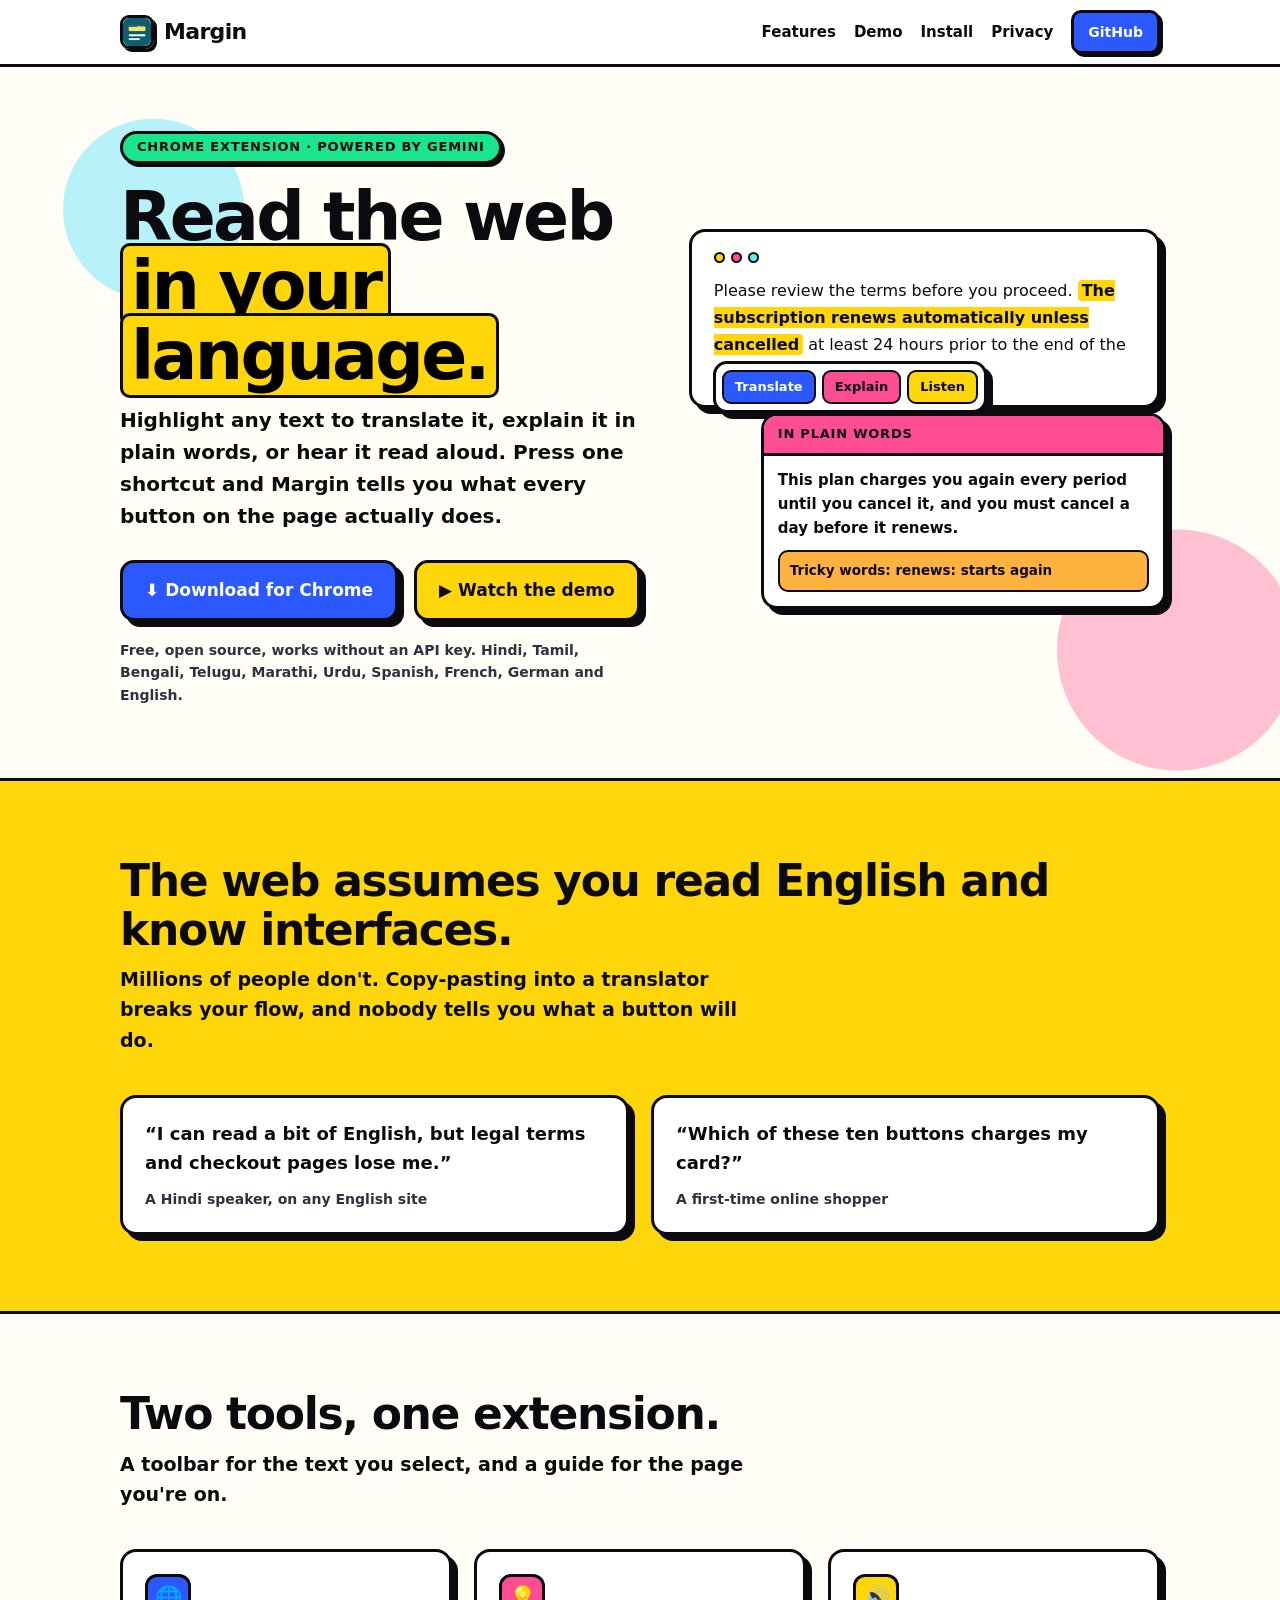
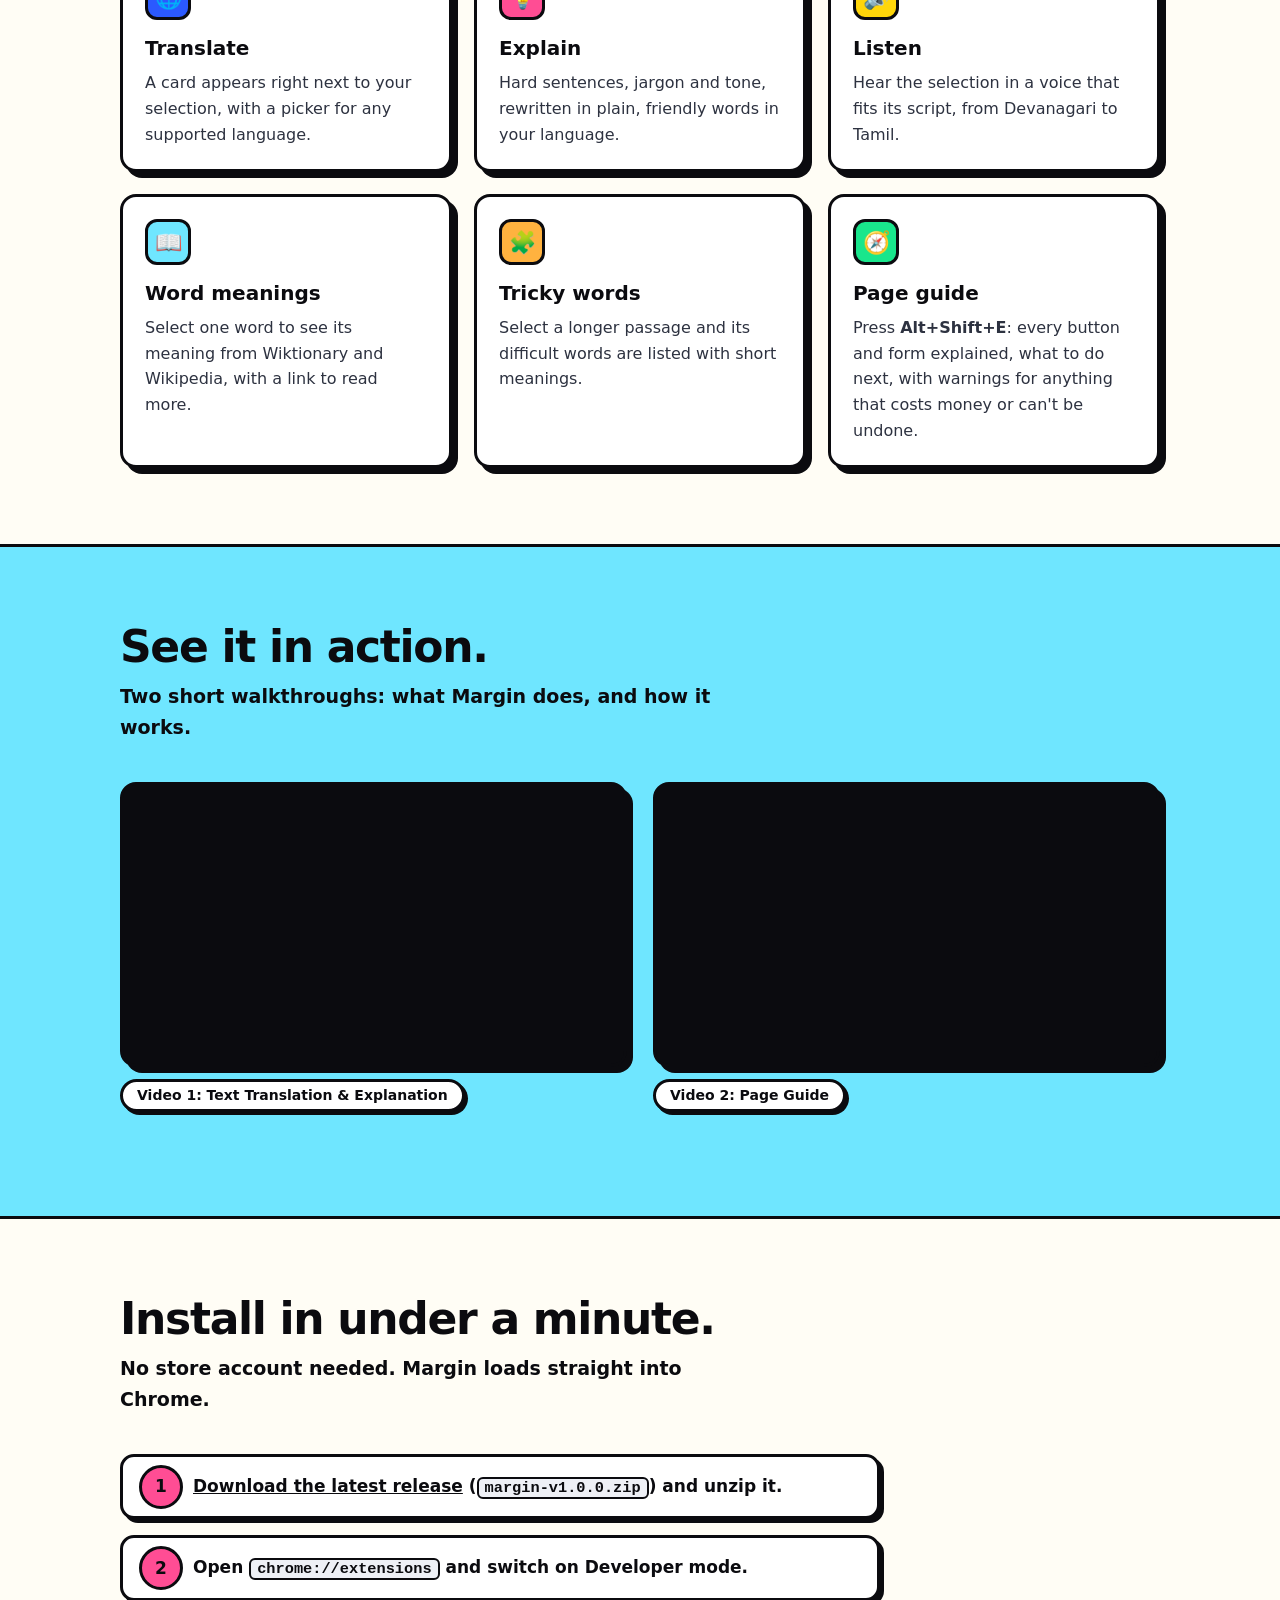
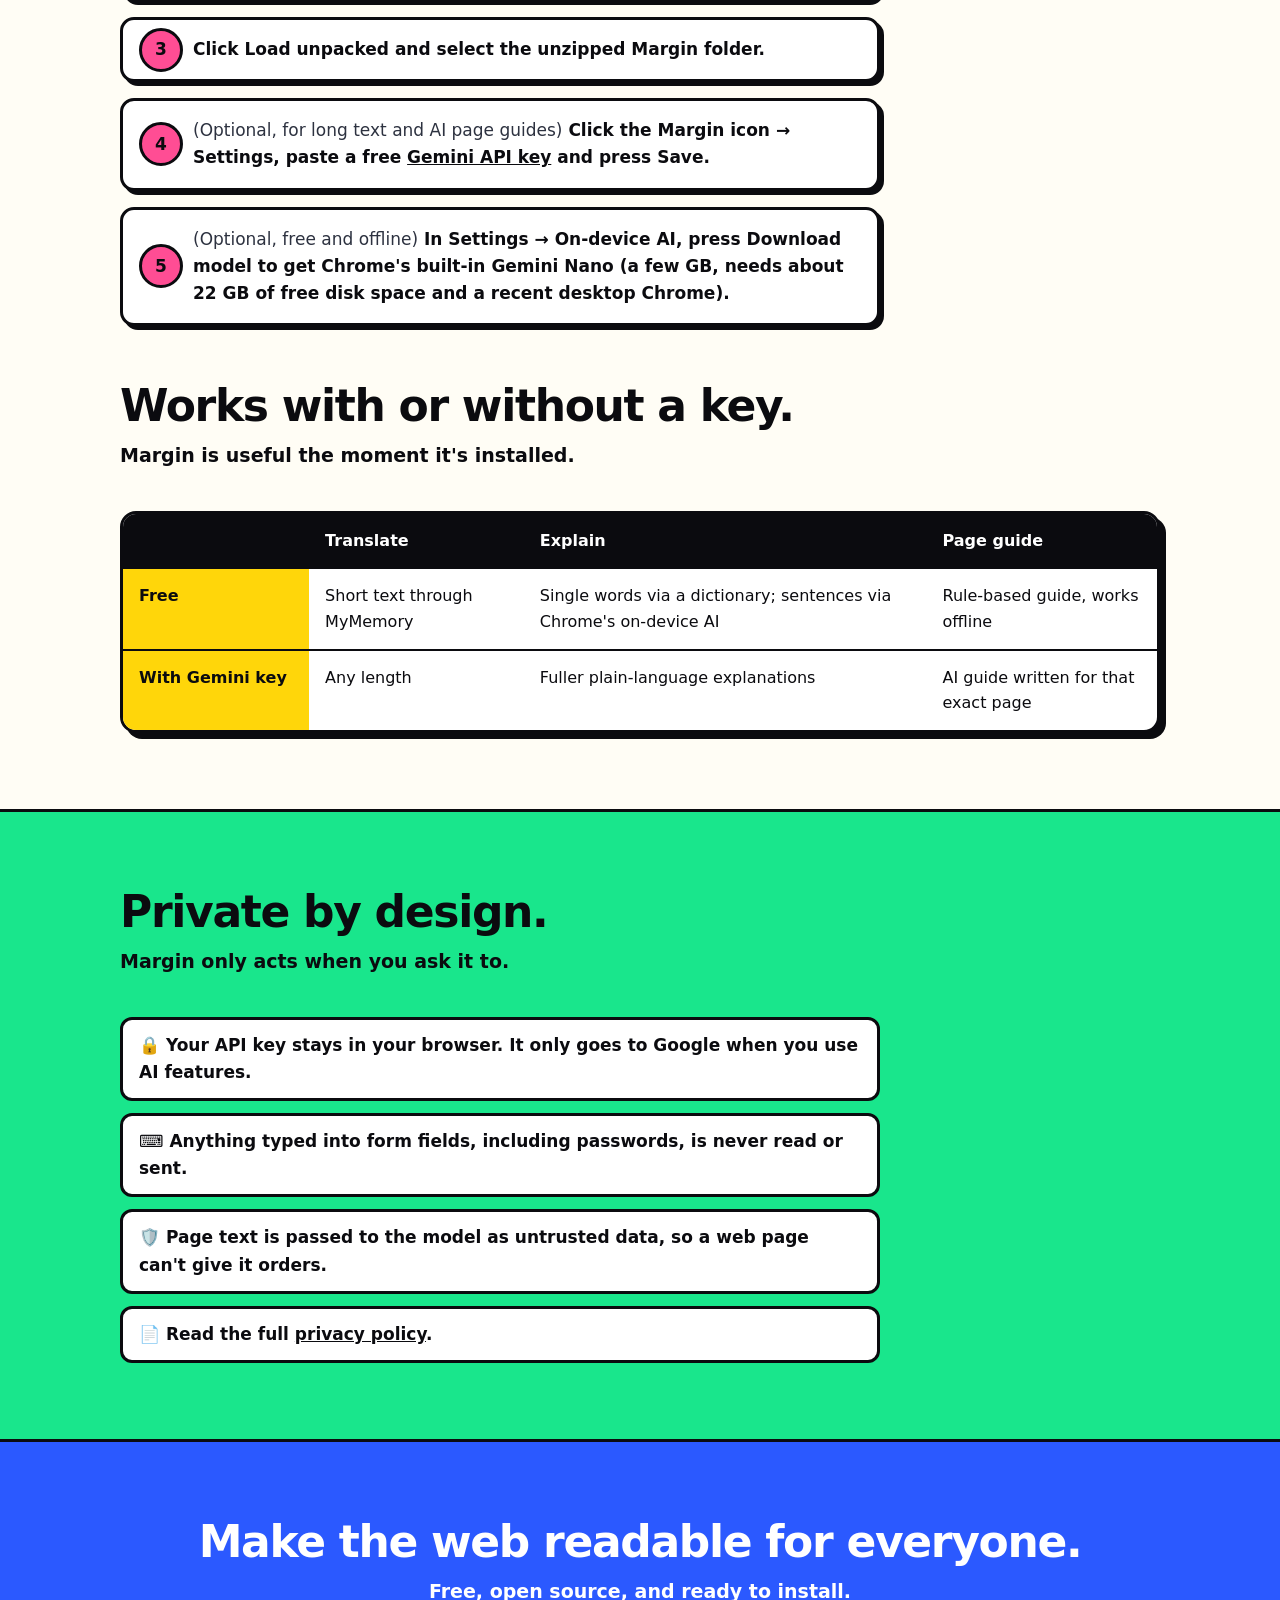
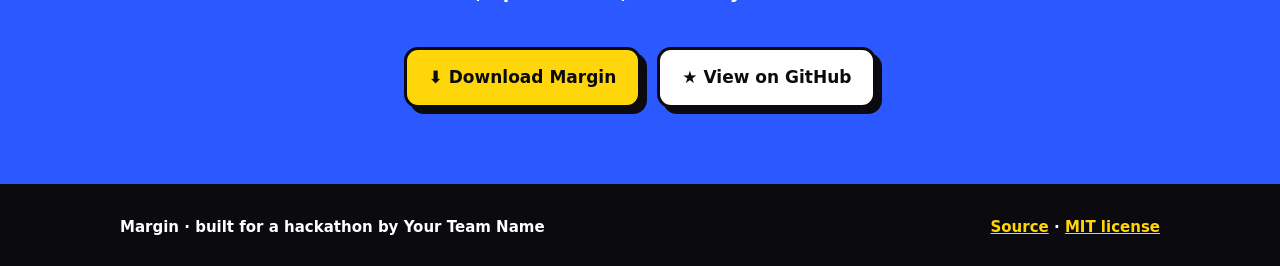
==== index.html @ 1efe8914 "Just created a webpage alternative for user to download extension :D" ====
<!doctype html>
<html lang="en">
<head>
<meta charset="utf-8">
<meta name="viewport" content="width=device-width, initial-scale=1">
<title>Margin: read the web in your language</title>
<meta name="description" content="A Chrome extension that translates, explains and reads aloud any text, and guides you through confusing pages. Powered by Google Gemini.">
<meta property="og:title" content="Margin: read the web in your language">
<meta property="og:description" content="Translate, explain and hear any text. Get a plain-language guide to any page's buttons and forms.">
<link rel="icon" href="icons/icon48.png">
<style>
*{box-sizing:border-box}
:root{--ink:#0b0b0f;--paper:#fff;--mute:#2d3240;--blue:#2b59ff;--pink:#ff4d94;--yellow:#ffd60a;--cyan:#6fe6ff;--green:#19e68c;--orange:#ffb23f;--shadow:6px 6px 0 var(--ink)}
html{scroll-behavior:smooth}
body{margin:0;background:#fffdf5;color:var(--ink);font:17px/1.6 system-ui,-apple-system,"Segoe UI",Roboto,sans-serif}
a{color:inherit}
.wrap{max-width:1080px;margin:0 auto;padding:0 20px}
:focus-visible{outline:3px solid var(--ink);outline-offset:3px}

/* nav */
nav{border-bottom:3px solid var(--ink);background:var(--paper);position:sticky;top:0;z-index:5}
nav .wrap{display:flex;align-items:center;justify-content:space-between;height:64px;gap:12px}
.brand{display:flex;align-items:center;gap:10px;font-weight:900;font-size:22px;letter-spacing:-.03em;text-decoration:none}
.brand img{width:34px;height:34px;border:3px solid var(--ink);border-radius:9px;box-shadow:3px 3px 0 var(--ink)}
.links{display:flex;gap:18px;align-items:center;font-weight:800;font-size:15px}
.links a{text-decoration:none}
.links a:hover{text-decoration:underline;text-decoration-thickness:3px;text-underline-offset:4px}

/* buttons */
.btn{display:inline-flex;align-items:center;gap:10px;border:3px solid var(--ink);border-radius:14px;padding:14px 22px;font-weight:900;font-size:17px;text-decoration:none;background:var(--blue);color:#fff;box-shadow:var(--shadow);transition:transform .08s,box-shadow .08s}
.btn:hover{transform:translate(-2px,-2px);box-shadow:8px 8px 0 var(--ink)}
.btn:active{transform:translate(3px,3px);box-shadow:0 0 0 var(--ink)}
.btn.alt{background:var(--yellow);color:var(--ink)}
.btn.small{padding:8px 14px;font-size:14px;border-radius:10px;box-shadow:3px 3px 0 var(--ink)}

/* hero */
.hero{padding:64px 0 72px;border-bottom:3px solid var(--ink);background:
  radial-gradient(circle at 12% 20%,rgba(111,230,255,.5) 0 90px,transparent 91px),
  radial-gradient(circle at 92% 82%,rgba(255,77,148,.35) 0 120px,transparent 121px),#fffdf5}
.hero .wrap{display:grid;grid-template-columns:1.05fr .95fr;gap:48px;align-items:center}
.tag{display:inline-block;border:3px solid var(--ink);background:var(--green);border-radius:99px;padding:3px 14px;font-weight:900;font-size:13px;letter-spacing:.06em;text-transform:uppercase;box-shadow:3px 3px 0 var(--ink)}
h1{margin:18px 0 14px;font-size:clamp(40px,6vw,68px);line-height:1.02;letter-spacing:-.04em;font-weight:900}
h1 mark{background:var(--yellow);padding:0 8px;border:3px solid var(--ink);border-radius:10px;box-decoration-break:clone;-webkit-box-decoration-break:clone}
.lead{font-size:20px;font-weight:550;max-width:520px;margin:0 0 28px}
.cta{display:flex;gap:16px;flex-wrap:wrap}
.fine{margin:18px 0 0;font-size:14px;font-weight:650;color:var(--mute)}

/* mock UI in hero */
.mock{position:relative;min-height:380px}
.page{border:3px solid var(--ink);border-radius:16px;background:var(--paper);box-shadow:var(--shadow);padding:20px 22px}
.page .bar{display:flex;gap:6px;margin-bottom:14px}
.page .bar i{width:11px;height:11px;border-radius:50%;border:2px solid var(--ink);background:var(--yellow)}
.page .bar i:nth-child(2){background:var(--pink)}.page .bar i:nth-child(3){background:var(--cyan)}
.page p{margin:0;font-size:16px;line-height:1.7}
.page .hi{background:var(--yellow);padding:1px 4px;border-radius:4px;font-weight:700}
.tb{position:absolute;left:24px;top:132px;display:flex;gap:6px;padding:6px;background:var(--paper);border:3px solid var(--ink);border-radius:14px;box-shadow:var(--shadow)}
.tb b{border:2px solid var(--ink);border-radius:9px;padding:5px 11px;font-size:13px;font-weight:800}
.tb b:nth-child(1){background:var(--blue);color:#fff}.tb b:nth-child(2){background:var(--pink)}.tb b:nth-child(3){background:var(--yellow)}
.card{position:absolute;right:-6px;bottom:0;width:86%;background:var(--paper);border:3px solid var(--ink);border-radius:16px;box-shadow:var(--shadow);overflow:hidden}
.card header{background:var(--pink);border-bottom:3px solid var(--ink);padding:8px 14px;font-weight:900;font-size:13px;letter-spacing:.06em;text-transform:uppercase}
.card div{padding:12px 14px 14px;font-size:15px;font-weight:550}
.card .words{margin:10px 0 0;padding:8px 10px;background:var(--orange);border:2px solid var(--ink);border-radius:10px;font-size:13.5px}

/* sections */
section{padding:76px 0;border-bottom:3px solid var(--ink)}
h2{margin:0 0 10px;font-size:clamp(30px,4vw,44px);letter-spacing:-.03em;line-height:1.1;font-weight:900}
.sub{margin:0 0 40px;font-size:19px;font-weight:550;max-width:640px}
.grid{display:grid;grid-template-columns:repeat(3,1fr);gap:22px}
.tile{border:3px solid var(--ink);border-radius:16px;padding:22px;background:var(--paper);box-shadow:var(--shadow)}
.tile .ic{display:grid;place-items:center;width:46px;height:46px;border:3px solid var(--ink);border-radius:12px;font-size:22px;margin-bottom:12px}
.tile h3{margin:0 0 6px;font-size:20px;font-weight:900}
.tile p{margin:0;font-size:16px;font-weight:500;color:var(--mute)}
.c1 .ic{background:var(--blue)}.c2 .ic{background:var(--pink)}.c3 .ic{background:var(--yellow)}
.c4 .ic{background:var(--cyan)}.c5 .ic{background:var(--orange)}.c6 .ic{background:var(--green)}

.problem{background:var(--yellow)}
.two{display:grid;grid-template-columns:1fr 1fr;gap:22px}
.quote{border:3px solid var(--ink);border-radius:16px;background:var(--paper);padding:22px;box-shadow:var(--shadow);font-size:18px;font-weight:600}
.quote small{display:block;margin-top:10px;font-size:14px;font-weight:700;color:var(--mute)}

.demo{background:var(--cyan)}
.videos{display:grid;grid-template-columns:1fr 1fr;gap:26px}
.videos figure{margin:0}
.videos figcaption{margin-top:12px;display:inline-block;border:3px solid var(--ink);background:var(--paper);border-radius:99px;padding:2px 14px;font-weight:900;font-size:14px;box-shadow:3px 3px 0 var(--ink)}
.video{border:3px solid var(--ink);border-radius:16px;box-shadow:var(--shadow);background:var(--ink);overflow:hidden;aspect-ratio:16/9}
.video iframe{width:100%;height:100%;border:0;display:block}
.video .ph{height:100%;display:grid;place-items:center;color:#fff;text-align:center;padding:20px;font-weight:800}
.shots{display:grid;grid-template-columns:1fr 1fr;gap:22px;margin-top:28px}
.shots img{width:100%;border:3px solid var(--ink);border-radius:14px;box-shadow:var(--shadow);background:var(--paper)}

.steps{counter-reset:s;list-style:none;margin:0;padding:0;display:grid;gap:16px;max-width:760px}
.steps li{counter-increment:s;position:relative;border:3px solid var(--ink);border-radius:14px;background:var(--paper);padding:16px 18px 16px 70px;box-shadow:4px 4px 0 var(--ink);font-weight:600}
.steps li::before{content:counter(s);position:absolute;left:16px;top:50%;transform:translateY(-50%);width:38px;height:38px;border-radius:50%;background:var(--pink);border:3px solid var(--ink);display:grid;place-items:center;font-weight:900}
.steps code,.mini code{background:#eef0f6;border:2px solid var(--ink);border-radius:6px;padding:0 6px;font-size:.9em}
.steps .opt{font-weight:500;color:var(--mute)}

.modes{width:100%;border-collapse:separate;border-spacing:0;border:3px solid var(--ink);border-radius:16px;overflow:hidden;background:var(--paper);box-shadow:var(--shadow);font-size:16px}
.modes th,.modes td{padding:14px 16px;text-align:left;vertical-align:top;border-bottom:2px solid var(--ink)}
.modes tr:last-child td{border-bottom:0}
.modes th{background:var(--ink);color:#fff;font-weight:800}
.modes td:first-child{font-weight:900;background:var(--yellow);width:18%}

.privacy{background:var(--green)}
.privacy ul{margin:0;padding:0;list-style:none;display:grid;gap:12px;max-width:760px}
.privacy li{border:3px solid var(--ink);border-radius:12px;background:var(--paper);padding:12px 16px;font-weight:600}

.final{text-align:center;background:var(--blue);color:#fff}
.final h2{color:#fff}
.final .sub{margin-left:auto;margin-right:auto;color:#fff}
.final .cta{justify-content:center}

footer{background:var(--ink);color:#fff;padding:28px 0;font-size:15px;font-weight:600}
footer .wrap{display:flex;justify-content:space-between;gap:14px;flex-wrap:wrap}
footer a{color:var(--yellow)}

@media (max-width:860px){
  .hero .wrap,.two,.shots,.videos{grid-template-columns:1fr}
  .grid{grid-template-columns:1fr 1fr}
  .mock{min-height:340px}
  .links a:not(.btn){display:none}
}
@media (max-width:560px){
  .grid{grid-template-columns:1fr}
  .modes{font-size:14px}.modes th,.modes td{padding:10px}
}
@media (prefers-reduced-motion:reduce){*{transition:none!important;scroll-behavior:auto!important}}
</style>
</head>
<body>

<nav>
  <div class="wrap">
    <a class="brand" href="#top"><img src="icons/icon48.png" alt="">Margin</a>
    <div class="links">
      <a href="#features">Features</a>
      <a href="#demo">Demo</a>
      <a href="#install">Install</a>
      <a href="#privacy">Privacy</a>
      <a class="btn small" href="https://github.com/deva23015/margin">GitHub</a>
    </div>
  </div>
</nav>

<header class="hero" id="top">
  <div class="wrap">
    <div>
      <span class="tag">Chrome extension · Powered by Gemini</span>
      <h1>Read the web <mark>in your language.</mark></h1>
      <p class="lead">Highlight any text to translate it, explain it in plain words, or hear it read aloud. Press one shortcut and Margin tells you what every button on the page actually does.</p>
      <div class="cta">
        <a class="btn" href="https://github.com/deva23015/margin/releases/latest">⬇ Download for Chrome</a>
        <a class="btn alt" href="#demo">▶ Watch the demo</a>
      </div>
      <p class="fine">Free, open source, works without an API key. Hindi, Tamil, Bengali, Telugu, Marathi, Urdu, Spanish, French, German and English.</p>
    </div>
    <div class="mock" aria-hidden="true">
      <div class="page">
        <div class="bar"><i></i><i></i><i></i></div>
        <p>Please review the terms before you proceed. <span class="hi">The subscription renews automatically unless cancelled</span> at least 24 hours prior to the end of the period.</p>
      </div>
      <div class="tb"><b>Translate</b><b>Explain</b><b>Listen</b></div>
      <div class="card">
        <header>In plain words</header>
        <div>This plan charges you again every period until you cancel it, and you must cancel a day before it renews.
          <div class="words"><strong>Tricky words:</strong> renews: starts again</div>
        </div>
      </div>
    </div>
  </div>
</header>

<section class="problem">
  <div class="wrap">
    <h2>The web assumes you read English and know interfaces.</h2>
    <p class="sub">Millions of people don't. Copy-pasting into a translator breaks your flow, and nobody tells you what a button will do.</p>
    <div class="two">
      <div class="quote">“I can read a bit of English, but legal terms and checkout pages lose me.”<small>A Hindi speaker, on any English site</small></div>
      <div class="quote">“Which of these ten buttons charges my card?”<small>A first-time online shopper</small></div>
    </div>
  </div>
</section>

<section id="features">
  <div class="wrap">
    <h2>Two tools, one extension.</h2>
    <p class="sub">A toolbar for the text you select, and a guide for the page you're on.</p>
    <div class="grid">
      <div class="tile c1"><div class="ic">🌐</div><h3>Translate</h3><p>A card appears right next to your selection, with a picker for any supported language.</p></div>
      <div class="tile c2"><div class="ic">💡</div><h3>Explain</h3><p>Hard sentences, jargon and tone, rewritten in plain, friendly words in your language.</p></div>
      <div class="tile c3"><div class="ic">🔊</div><h3>Listen</h3><p>Hear the selection in a voice that fits its script, from Devanagari to Tamil.</p></div>
      <div class="tile c4"><div class="ic">📖</div><h3>Word meanings</h3><p>Select one word to see its meaning from Wiktionary and Wikipedia, with a link to read more.</p></div>
      <div class="tile c5"><div class="ic">🧩</div><h3>Tricky words</h3><p>Select a longer passage and its difficult words are listed with short meanings.</p></div>
      <div class="tile c6"><div class="ic">🧭</div><h3>Page guide</h3><p>Press <b>Alt+Shift+E</b>: every button and form explained, what to do next, with warnings for anything that costs money or can't be undone.</p></div>
    </div>
  </div>
</section>

<section class="demo" id="demo">
  <div class="wrap">
    <h2>See it in action.</h2>
    <p class="sub">Two short walkthroughs: what Margin does, and how it works.</p>
    <div class="videos">
      <figure>
        <div class="video" id="video1"></div>
        <figcaption>Video 1: Text Translation & Explanation</figcaption>
      </figure>
      <figure>
        <div class="video" id="video2"></div>
        <figcaption>Video 2: Page Guide</figcaption>
      </figure>
    </div>
    <div class="shots">
      <img src="docs/selection-card.png" alt="Margin's selection toolbar and result card" onerror="this.remove()">
      <img src="docs/page-guide.png" alt="Margin's page guide overlay" onerror="this.remove()">
    </div>
  </div>
</section>

<section id="install">
  <div class="wrap">
    <h2>Install in under a minute.</h2>
    <p class="sub">No store account needed. Margin loads straight into Chrome.</p>
    <ol class="steps">
      <li><a href="https://github.com/deva23015/margin/releases/latest"><b>Download the latest release</b></a> (<code>margin-v1.0.0.zip</code>) and unzip it.</li>
      <li>Open <code>chrome://extensions</code> and switch on <b>Developer mode</b>.</li>
      <li>Click <b>Load unpacked</b> and select the unzipped Margin folder.</li>
      <li><span class="opt">(Optional, for long text and AI page guides)</span> Click the Margin icon → <b>Settings</b>, paste a free <a href="https://aistudio.google.com/apikey">Gemini API key</a> and press <b>Save</b>.</li>
      <li><span class="opt">(Optional, free and offline)</span> In <b>Settings → On-device AI</b>, press <b>Download model</b> to get Chrome's built-in Gemini Nano (a few GB, needs about 22 GB of free disk space and a recent desktop Chrome).</li>
    </ol>
    <h2 style="margin-top:56px">Works with or without a key.</h2>
    <p class="sub">Margin is useful the moment it's installed.</p>
    <table class="modes">
      <thead><tr><th></th><th>Translate</th><th>Explain</th><th>Page guide</th></tr></thead>
      <tbody>
        <tr><td>Free</td><td>Short text through MyMemory</td><td>Single words via a dictionary; sentences via Chrome's on-device AI</td><td>Rule-based guide, works offline</td></tr>
        <tr><td>With Gemini key</td><td>Any length</td><td>Fuller plain-language explanations</td><td>AI guide written for that exact page</td></tr>
      </tbody>
    </table>
  </div>
</section>

<section class="privacy" id="privacy">
  <div class="wrap">
    <h2>Private by design.</h2>
    <p class="sub">Margin only acts when you ask it to.</p>
    <ul>
      <li>🔒 Your API key stays in your browser. It only goes to Google when you use AI features.</li>
      <li>⌨️ Anything typed into form fields, including passwords, is never read or sent.</li>
      <li>🛡️ Page text is passed to the model as untrusted data, so a web page can't give it orders.</li>
      <li>📄 Read the full <a href="https://github.com/deva23015/margin/blob/main/PRIVACY.md">privacy policy</a>.</li>
    </ul>
  </div>
</section>

<section class="final">
  <div class="wrap">
    <h2>Make the web readable for everyone.</h2>
    <p class="sub">Free, open source, and ready to install.</p>
    <div class="cta">
      <a class="btn alt" href="https://github.com/deva23015/margin/releases/latest">⬇ Download Margin</a>
      <a class="btn" style="background:var(--paper);color:var(--ink)" href="https://github.com/deva23015/margin">★ View on GitHub</a>
    </div>
  </div>
</section>

<footer>
  <div class="wrap">
    <span>Margin · built for a hackathon by <b>Your Team Name</b></span>
    <span><a href="https://github.com/deva23015/margin">Source</a> · <a href="https://github.com/deva23015/margin/blob/main/LICENSE">MIT license</a></span>
  </div>
</footer>

<script>
// Paste each Google Drive file ID here (the long part of drive.google.com/file/d/<ID>/view).
// Make sure both files are shared as "Anyone with the link can view".
var VIDEOS = [
  { id: "video1", fileId: "1McKil376CUdT_36gWru0Yko8zAvAB65q", title: "Margin demo video" },
  { id: "video2", fileId: "10Gl7gN81p_2Utgqy4xUokmdP1lWEoITX", title: "Margin walkthrough video" }
];
VIDEOS.forEach(function (v) {
  var box = document.getElementById(v.id);
  if (v.fileId && v.fileId.indexOf("PASTE_") !== 0) {
    var f = document.createElement("iframe");
    f.src = "https://drive.google.com/file/d/" + encodeURIComponent(v.fileId) + "/preview";
    f.allow = "autoplay; fullscreen";
    f.allowFullscreen = true;
    f.title = v.title;
    box.appendChild(f);
  } else {
    box.innerHTML = '<div class="ph">Video goes here.<br>Add its Drive file ID at the bottom of index.html.</div>';
  }
});
</script>
</body>
</html>
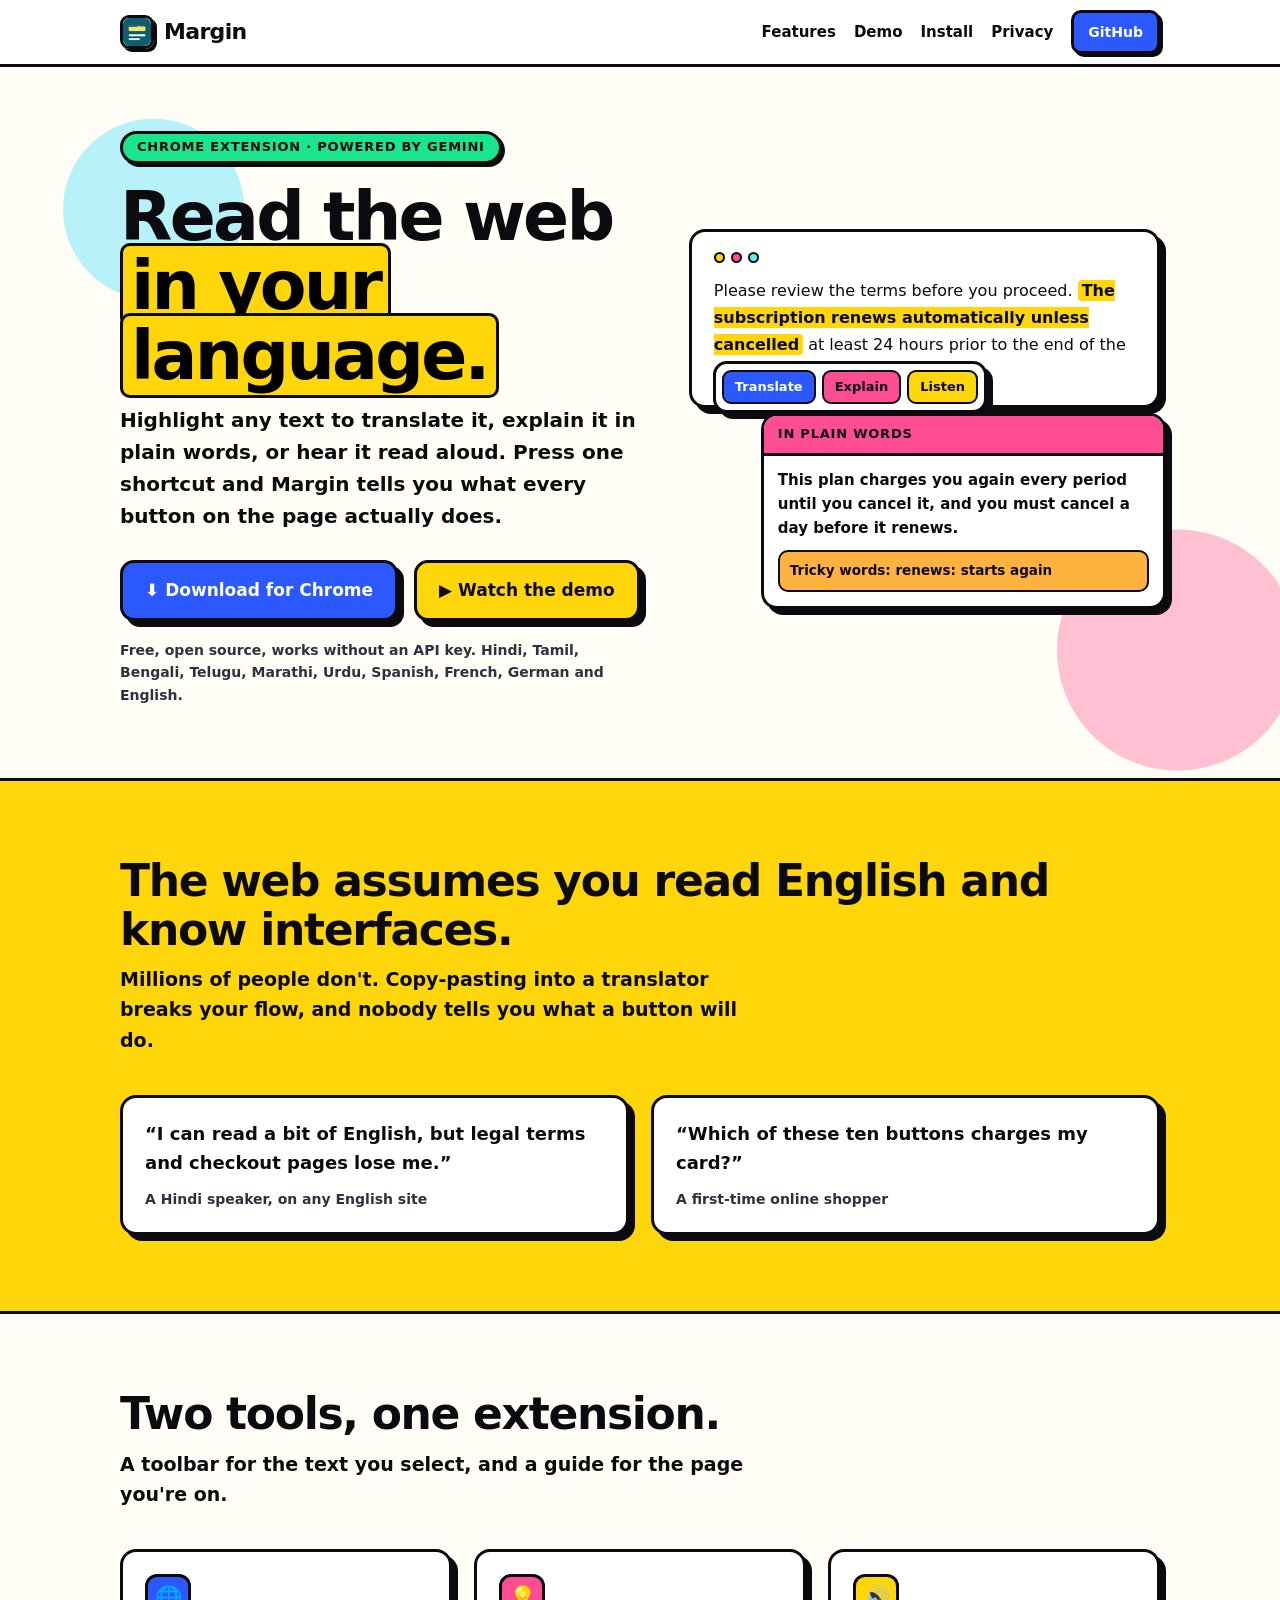
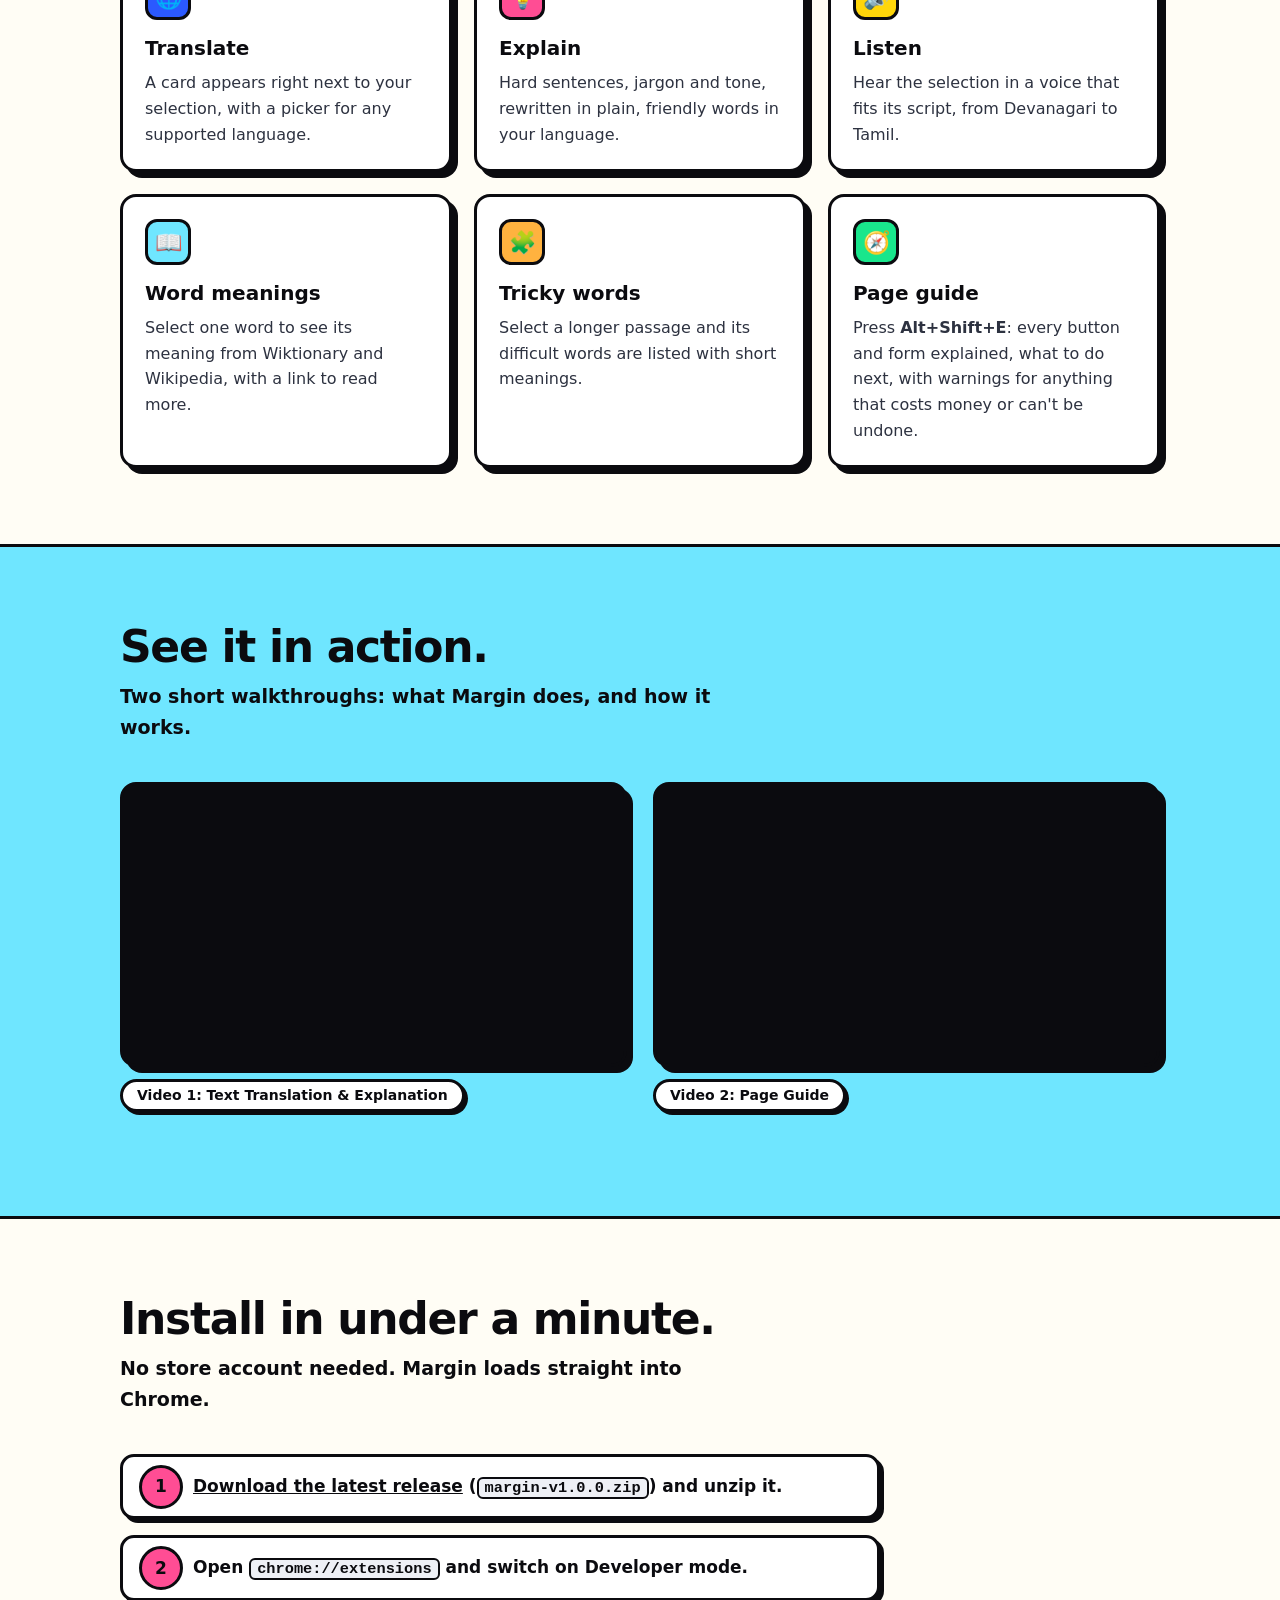
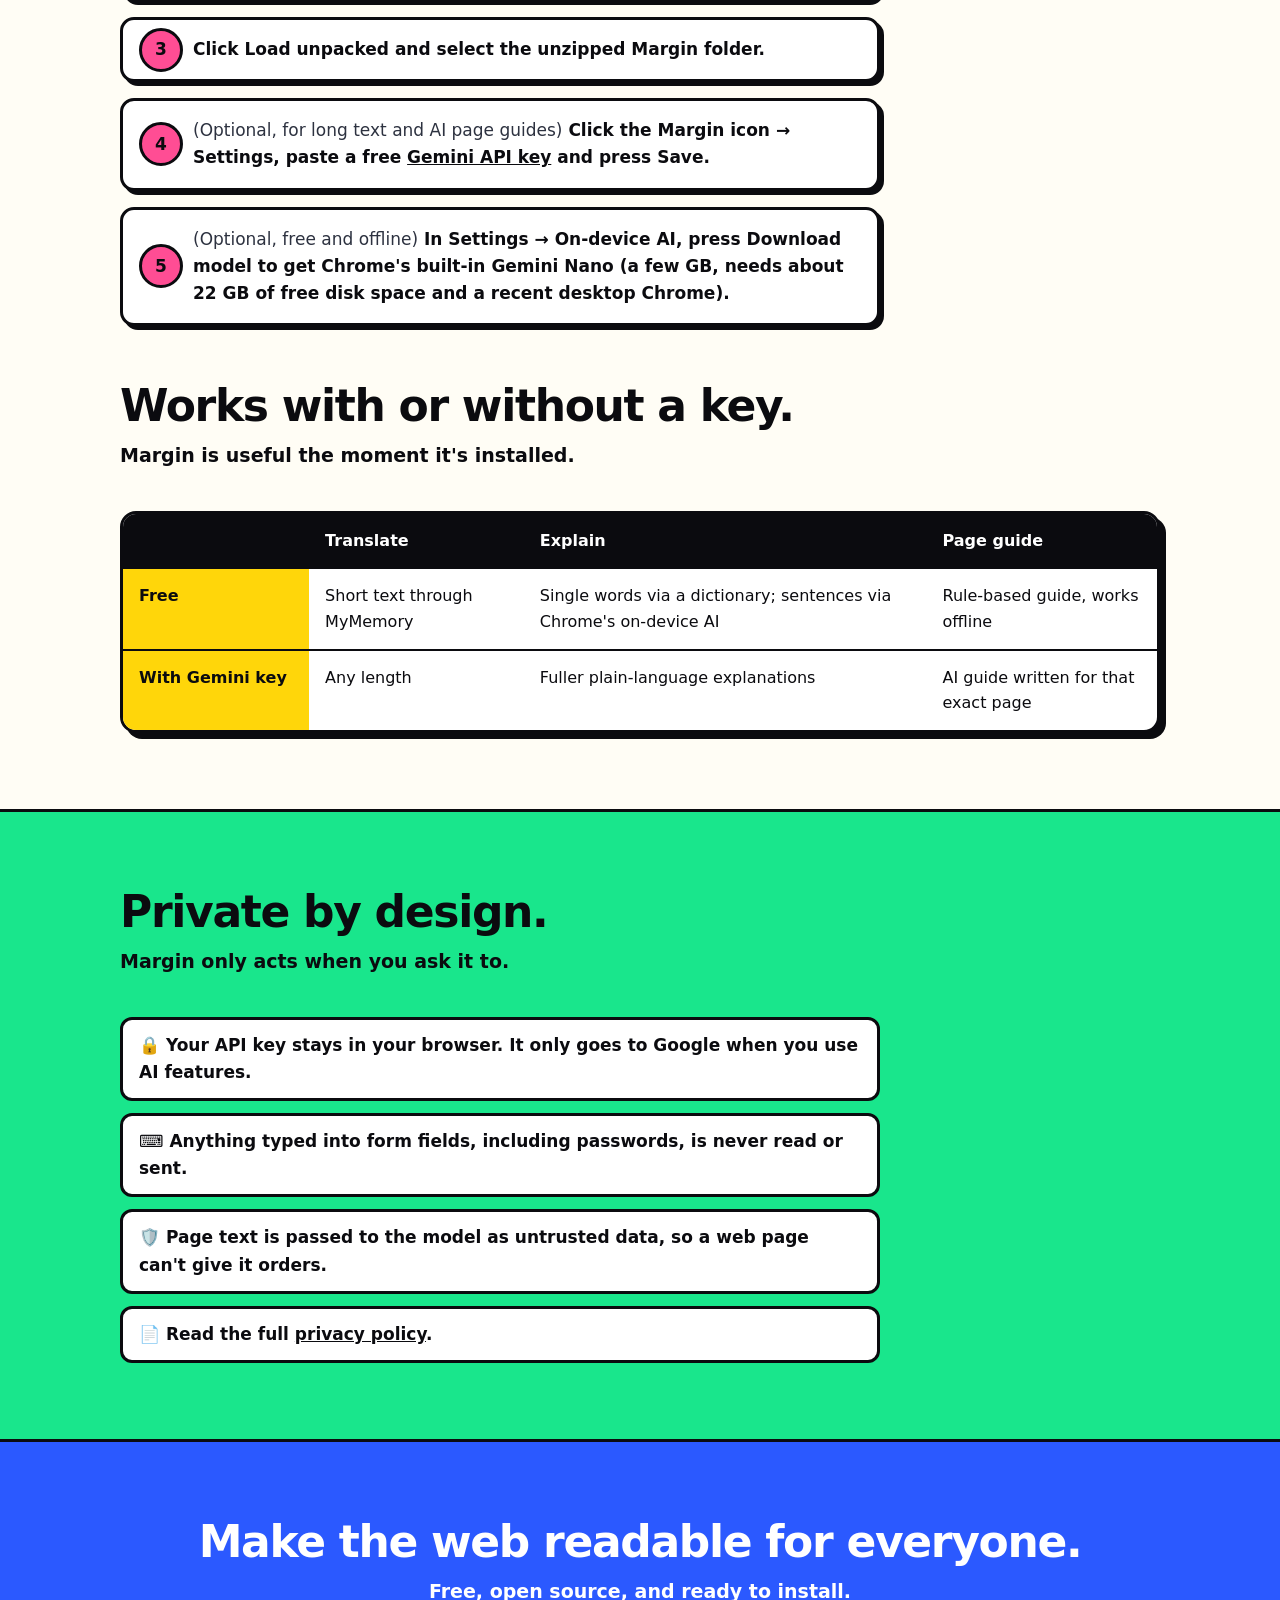
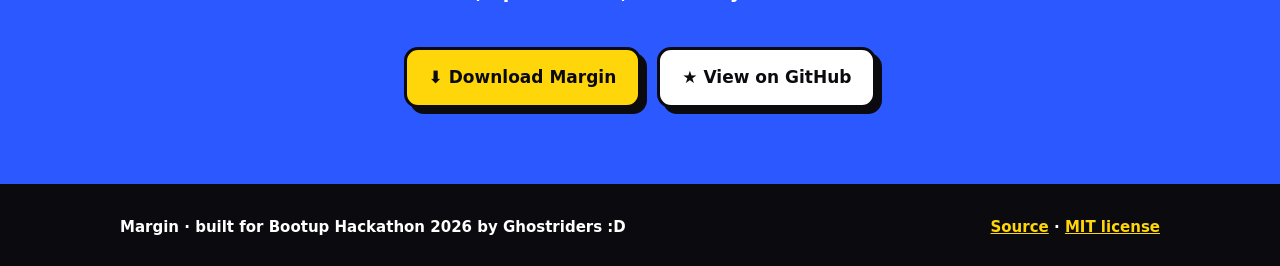
==== commit cf064f9b: "Small changes to the text" ====
--- a/index.html
+++ b/index.html
@@ -265,7 +265,7 @@
 
 <footer>
   <div class="wrap">
-    <span>Margin · built for a hackathon by <b>Your Team Name</b></span>
+    <span>Margin · built for Bootup Hackathon 2026 by <b>Ghostriders :D</b></span>
     <span><a href="https://github.com/deva23015/margin">Source</a> · <a href="https://github.com/deva23015/margin/blob/main/LICENSE">MIT license</a></span>
   </div>
 </footer>
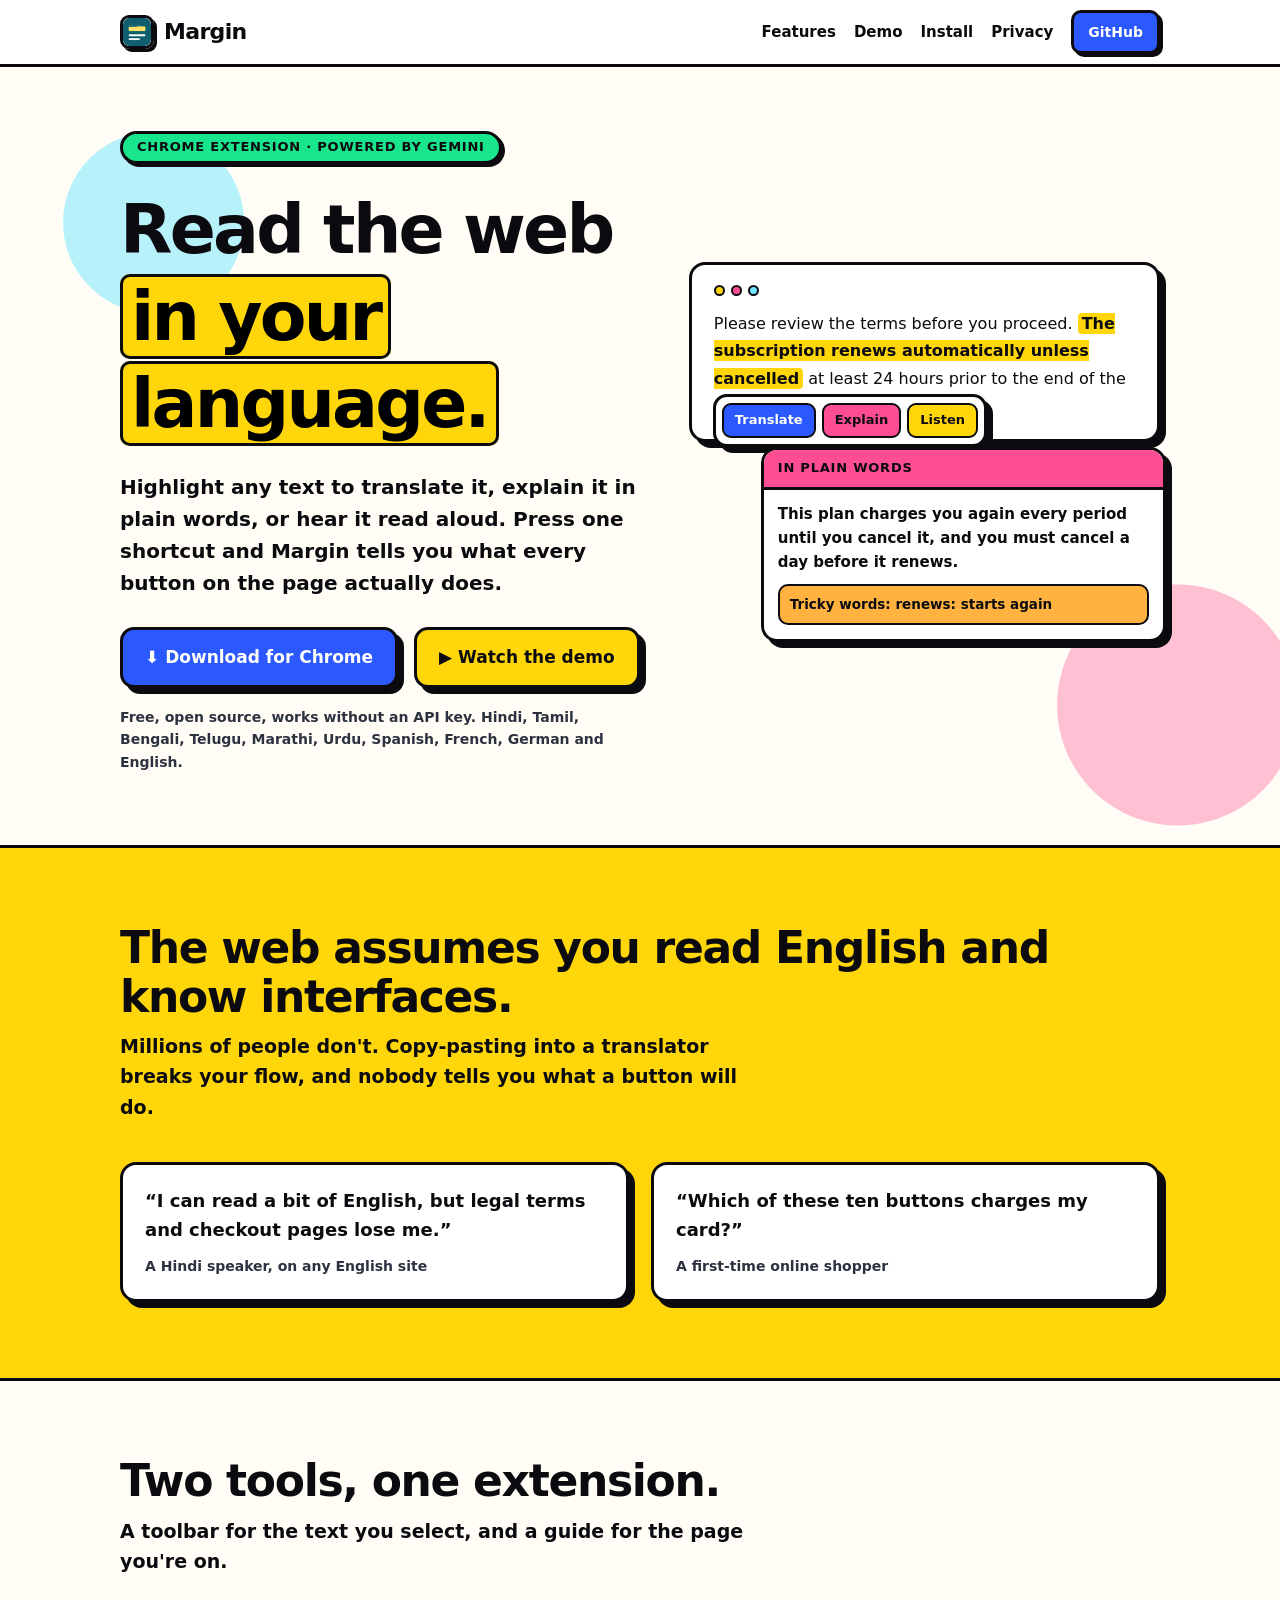
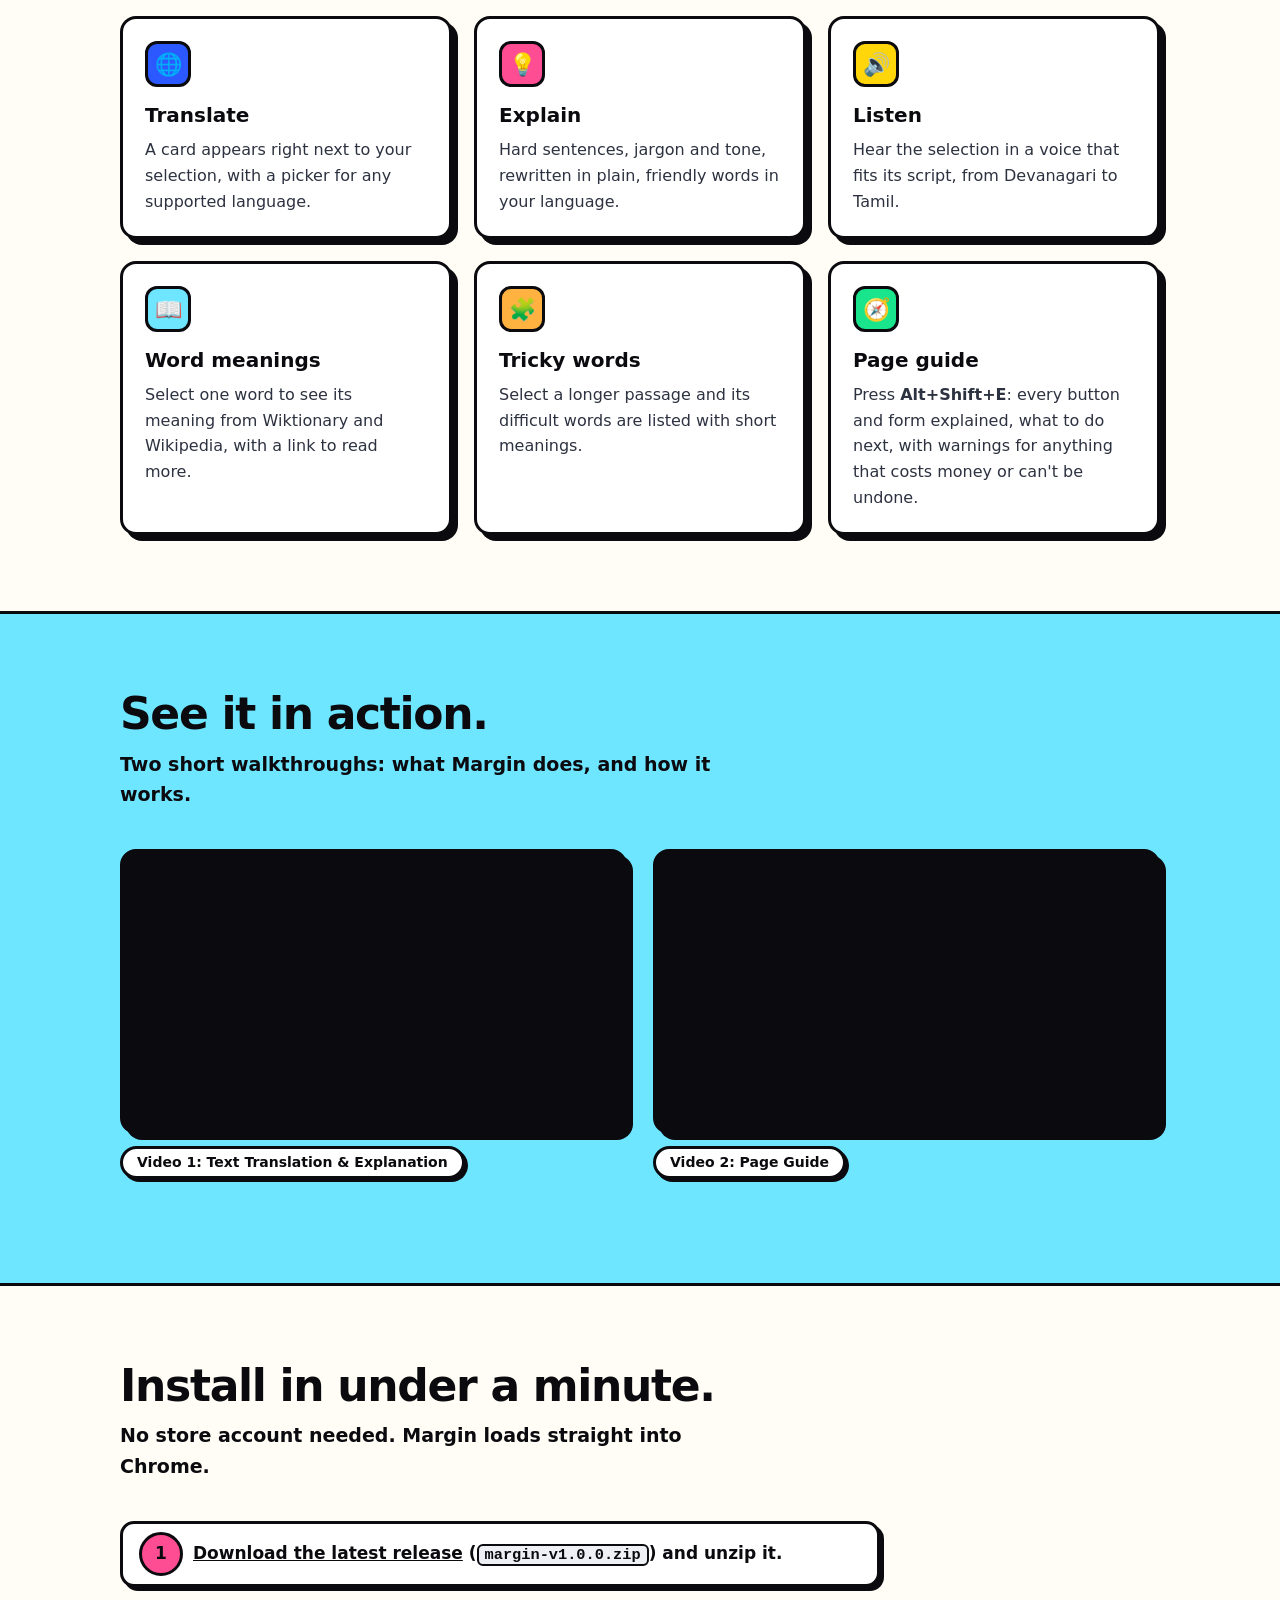
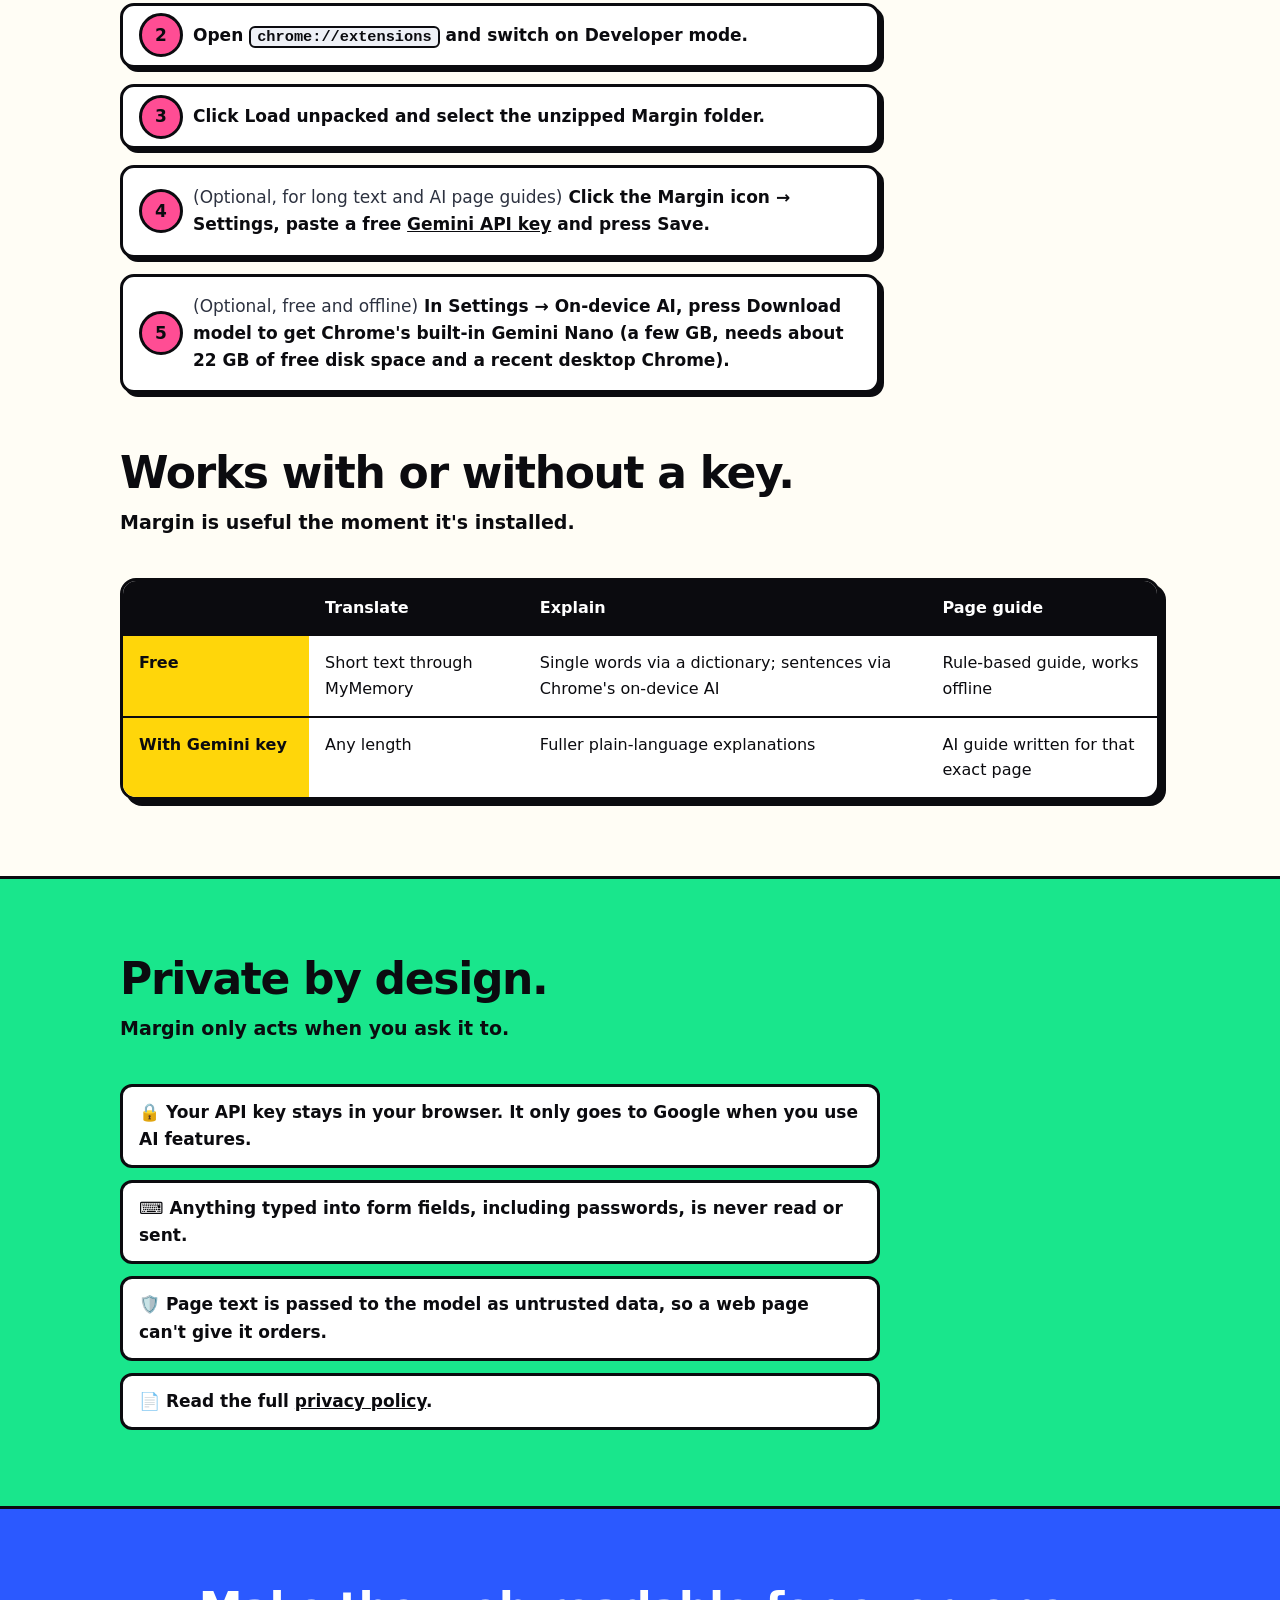
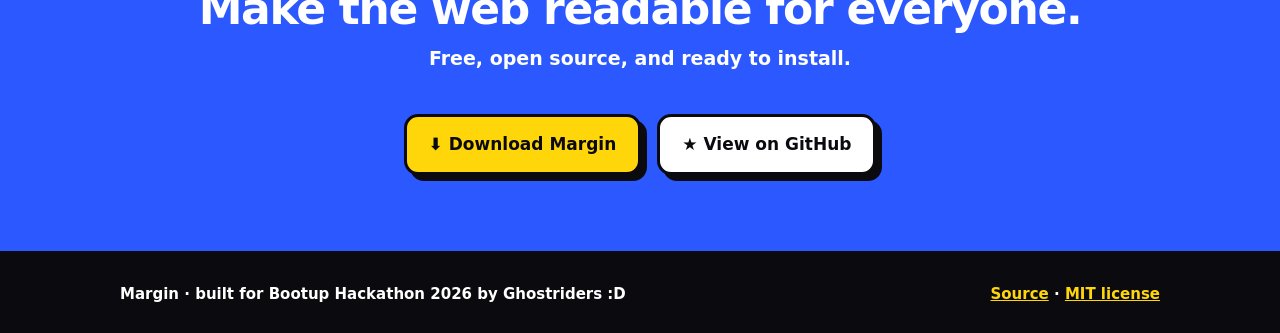
==== commit 259f440f: "Fixed the text overlap issue on the heading XD" ====
--- a/index.html
+++ b/index.html
@@ -39,7 +39,7 @@
   radial-gradient(circle at 92% 82%,rgba(255,77,148,.35) 0 120px,transparent 121px),#fffdf5}
 .hero .wrap{display:grid;grid-template-columns:1.05fr .95fr;gap:48px;align-items:center}
 .tag{display:inline-block;border:3px solid var(--ink);background:var(--green);border-radius:99px;padding:3px 14px;font-weight:900;font-size:13px;letter-spacing:.06em;text-transform:uppercase;box-shadow:3px 3px 0 var(--ink)}
-h1{margin:18px 0 14px;font-size:clamp(40px,6vw,68px);line-height:1.02;letter-spacing:-.04em;font-weight:900}
+h1{margin:22px 0 24px;font-size:clamp(40px,6vw,68px);line-height:1.28;letter-spacing:-.04em;font-weight:900}
 h1 mark{background:var(--yellow);padding:0 8px;border:3px solid var(--ink);border-radius:10px;box-decoration-break:clone;-webkit-box-decoration-break:clone}
 .lead{font-size:20px;font-weight:550;max-width:520px;margin:0 0 28px}
 .cta{display:flex;gap:16px;flex-wrap:wrap}
